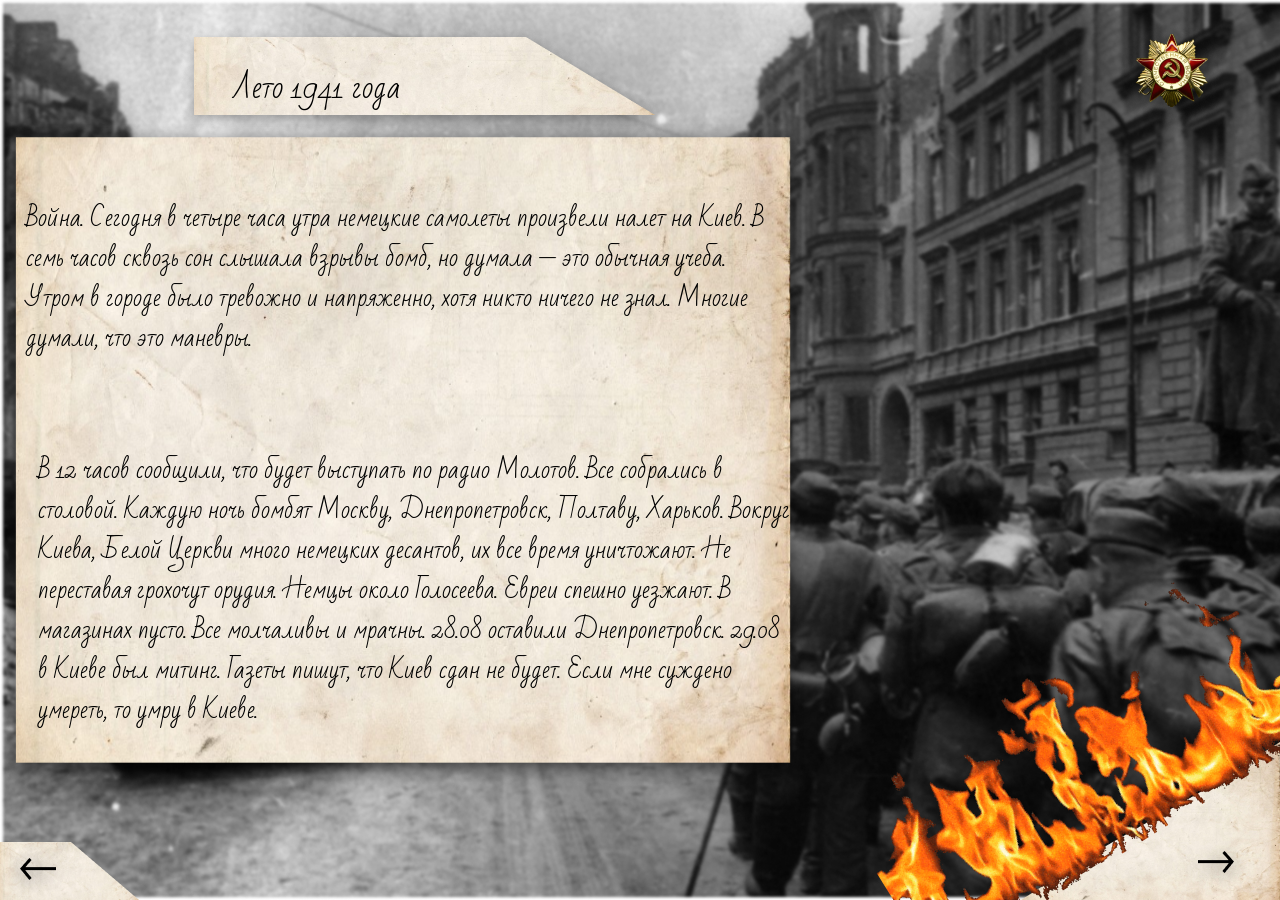
==== index.html @ d425095c "rename" ====
<!DOCTYPE html>
<html lang="en">
<head>
    <meta charset="UTF-8">
    <link rel="stylesheet" href="style.css">
    <meta http-equiv="X-UA-Compatible" content="IE=edge">
  <meta name="viewport" content="width=device-width, initial-scale=1.0">
    <link rel="preconnect" href="https://fonts.gstatic.com">
<link href="https://fonts.googleapis.com/css2?family=Bad+Script&display=swap" rel="stylesheet">
    <title>Summer</title>
</head>
<body>
    <div class="page3">
        <div class="Data11">
        <img class="pic1" src="img/image 4.png">
    </div>
<div class="Data">
    Лето 1941 года
</div>

<div class="logotip">
<img class="logo1" src="img/logo.png">
</div>
<div class="list_summer">
    <img class="pic2" src="img/old paper.png">

<div class="texxt1">
    Война. Сегодня в четыре часа утра немецкие самолеты произвели налет на Киев. В семь часов сквозь сон слышала взрывы бомб, но думала — это обычная учеба. Утром в городе было тревожно и напряженно, хотя никто ничего не знал. Многие думали, что это маневры. 
</div>


<div class="texxt2">
    В 12 часов сообщили, что будет выступать по радио Молотов. Все собрались в столовой. Каждую ночь бомбят Москву, Днепропетровск, Полтаву, Харьков. Вокруг Киева, Белой Церкви много немецких десантов, их все время уничтожают. Не переставая грохочут орудия. Немцы около Голосеева.  Евреи спешно уезжают. В магазинах пусто. Все молчаливы и мрачны. 28.08 оставили Днепропетровск. 29.08 в Киеве был митинг. Газеты пишут, что Киев сдан не будет. Если мне суждено умереть, то умру в Киеве.
</div>
</div>

<div class="back">
        <img class="backfon" src="img/image 8.png" alt="">
        <a href="#">
            <img class="arrowback" src="img/Arrow back.png" alt="">
        </a>
</div>

<div class="forward">
    <a href="#">
        <img class="arrowforward" src="img/Arrow forward.png" alt="">
    </a>
    
<img class="" src="img/image 5 (2).png">

    </div>
    
  



</div>
</body>
</html>
---- style.css ----
/*obnul*/

*
{
padding: 0;
margin: 0;
border: 0;
}
*,*:before,*:after{
-moz-box-sizing: border-box;
-webkit-box-sizing: border-box;
box-sizing: border-box;
}
:focus,:active{outline:thistle;}
a:focus,a:active{outline: white;}

nav,footer,header,aside{display: block;}

html,body{
height: 100%;
width: 100%;
font-size: 100%;
line-height: 1;
font-size: 14px;
-ms-text-size-adjust: 100%;
-moz-text-size-adjust: 100%;
-webkit-text-size-adjust: 100%;
}
input,button,textarea{font-family:inherit;}

input::-ms-clear{display: none;}
button{cursor: pointer;}
button::-moz-focus-inner {padding:0;border:0;}
a, a:visited{text-decoration: none;}
a:hover{text-decoration: none;}
ul li{list-style: none;}
img{vertical-align: top;}
ul li{
margin:0;
padding:0;
display:block;}

body{
  color: #000000;
}

  
  /*главная*/ 
.page1 
 {
        background-image: url('img/фото\ солдаты\ главная.jpg');
         background-repeat: no-repeat;
         background-size: cover;
         min-height: 100vh;
      } 


.container{
    width: 1230px;
    margin: 0 auto;
}
header{
    display: flex;
justify-content: center;
align-items: center ;
}
.aa{
    color: #000000;
}
.aa:hover{
    color:#86280b;
    text-decoration:underline;
    }
.En:hover {
        -webkit-transform: scale(1.2);
        -ms-transform: scale(1.2);
        transform: scale(1.2);
     
        }

.Bel:hover {
            -webkit-transform: scale(1.2);
            -ms-transform: scale(1.2);
            transform: scale(1.2);
         
            }
.share:hover {
                -webkit-transform: scale(1.2);
                -ms-transform: scale(1.2);
                transform: scale(1.2);
             
                }

.imge:hover {
    -webkit-transform: scale(1.2);
    -ms-transform: scale(1.2);
    transform: scale(1.2);
  }

.menu-list {
display: flex;
font-family: 'Cormorant SC';
text-shadow: 2px 2px 8px;
font-weight: 500;
font-size: 24px;
line-height: 27px;
letter-spacing: 0.06em;

}
.menu-list_item{
text-decoration: none;
margin-right: 40px;
}
.numbers{
    display: flex;
    justify-content: center;
    text-align: center;
    padding-top: 20vh;
    animation-name: flicker;
}
.nextbutton {

    text-align: center;
   padding-top: 10vh;
    
    }
    .img1 {
      -webkit-transition: all 1s ease;
      -moz-transition: all 1s ease;
      -o-transition: all 1s ease;
      -ms-transition: all 1s ease;
      transition: all 1s ease;}
      
      .img1:hover {
      -webkit-filter: contrast(210%);}
      


    
    /*О сайте*/  

.page2{
        color: black;
        
            background-image: url('img/Group 17.png');
             background-repeat: no-repeat;
             background-size: cover;
             min-height: 100vh;
             overflow: hidden;
           
            
  } 
    
 .years{
          display: flex;
	flex-direction: column;
	align-items: center;
	justify-content: center;
}
.years {
	background-image: url('img/image024-10.gif');
  background-size:contain ;
	color: transparent;
	-moz-background-clip: text;
	-webkit-background-clip: text;
	text-transform: uppercase;
	font-size: 145px;
  font-weight: 10000;
	line-height: .75;
	margin: 10px 0;
}

.container{
  display: flex;
  flex-direction: column;
        width: 1230px;
        margin: 0 auto;
    }
.header{
      display: flex;
    }
    
    
    .menu-list_itemactive { 
      font-size: 26px;
      padding-right: 40px;
      text-decoration: underline;

  }
  .menu-list_itemactive a {
    color:#4d1200;
    font-style: bold;
  }
  .list2{
        display: flex;
flex-direction: column;

    }
 
.book{
      display: flex;
      justify-content: center;
      position: relative;
         
    }
   

   
.text1{
      position: absolute;
     left: 51%;
      right: 27%;
      top: 3%;
      font-weight: 500;
     font-style: normal;
     Line-height:34,99px;
     Letter-spacing:3.5%;
     font-family: 'Bad Script'; 
   Line-height:23px;
     font-Size: 16px;
     animation-duration: 4s;
     animation-name: fadeIn;
     

    } .imga1{
      margin-top: -150px;
      margin-left: 550px;
      width: 220px;
      height: 170px;
      position: absolute;

    }
    .imga2{
      margin-top: -135px;
      margin-left: 750px;
      width: 200px;
      height: 170px;
      position: absolute;

    }
    @keyframes fadeIn{
        0% {opacity:0;}
        100% {opacity:1;}
      }

    .text2{
      position: absolute;
      left: 51%;
      right: 27%;
      top: 27%;
      font-weight: 500;
      font-style: normal;
 
      Line-height:34,99px;
      Letter-spacing:3.5%;
      font-family: 'Bad Script'; 
   Line-height:23px;
     font-Size: 16px;
      text-align: center; 
      animation-duration: 4s;
      animation-name: fadeIn;
      
    }
    @keyframes fadeIn{
        0% {opacity:0;}
        100% {opacity:1;}
      }
    .text3{
      position: absolute;
      justify-content: center;
      left: 53%;
      right: 27%;
      top: 47%;
      font-weight: 500;
      font-style: normal;
 
      Line-height:24px;
      Letter-spacing:3.5%;
      font-family: 'Bad Script'; 
      
      font-Size: 16px;
      animation-duration: 4s;
      animation-name: fadeIn;
    }
    @keyframes fadeIn{
        0% {opacity:0;}
        100% {opacity:1;}
      }
    
    .text4{

        position:absolute;
       left: 30%;
       top: 48%;
       right: 58%;
       
     
        
        font-weight: 500;
        font-style: normal;
   
     
        Letter-spacing:3.5%;
        font-family: 'Bad Script'; 
        Line-height:22px;
        font-Size: 18px;
        color: #000000;

transform: rotate(-16.28deg);
        animation-duration: 4s;
        animation-name: fadeIn;  
    }
    @keyframes fadeIn{
        0% {opacity:0;}
        100% {opacity:1;}
      }

      .imga{
        
        width: 50%;
        height: 50%;
        margin-top: -4%;
         }





/*adapt*/


      @media only screen and (max-device-width:1920px)
      {
        .container{
          width: 65vw;
          margin: 0 auto;
      }
      .menu-list {
        text-shadow: 0.10vw 0.10vw 0.42vw;
        font-weight: 78.13vw;
        font-size: 1.56vw;
        line-height: 1.56vw;
        letter-spacing: 0.06em;
        }
      
      .imge {
        width: 9vw;
        height: 9vw;
      }
   
      .En {
        width:2vw;
        height: 2vw;
      }

      .Bel {
        width: 2vw;
        height: 2vw;
      }

      .share {
        width: 2vw;
        height: 2vw;
      }
  
      .img1{
        width: 9vw;
        height: 8.95vw;
      }
      }




      @media only screen and (max-device-width:1680px)
      {
        .container{
          width: 76.17vw;
          margin: 0 auto;
      }
      .menu-list {
        text-shadow: 0.10vw 0.10vw 0.42vw;
        font-weight: 78.13vw;
        font-size: 1.56vw;
        line-height: 1.56vw;
        letter-spacing: 0.06em;
  
        }
      
      .imge {
        width: 9vw;
        height: 9vw;
      }
   
      .En {
        width:2vw;
        height: 2vw;
      }

      .Bel {
        width: 2vw;
        height: 2vw;
      }

      .share {
        width: 2vw;
        height: 2vw;
      }
  
      .img1{
        width: 9.82vw;
        height: 9.23vw;
      }

      }



       @media only screen and (max-device-width:1600px)
      {
        .container{
          width: 77.33vw;
          margin: 0 auto;
      }
      .menu-list {
        text-shadow: 0.10vw 0.10vw 0.42vw;
        font-weight: 78.13vw;
        font-size: 1.56vw;
        line-height: 1.56vw;
        letter-spacing: 0.06em;
        }
      
      .imge {
        width: 9vw;
        height: 9vw;
      }
   
      .En {
        width:2vw;
        height: 2vw;
      }

      .Bel {
        width: 2vw;
        height: 2vw;
      }

      .share {
        width: 2vw;
        height: 2vw;
      }
      
      .img1{
        width: 10.31vw;
        height: 9.69vw;
      }
    
      }





      @media only screen and (max-device-width:1440px)
      {
        .container{
          width: 90.57vw;
          margin: 0 auto;
      }
      .menu-list {
        text-shadow: 0.10vw 0.10vw 0.42vw;
        font-weight: 78.13vw;
        font-size: 1.56vw;
        line-height: 1.56vw;
        letter-spacing: 0.06em;
  
        }
      
      .imge {
        width: 9vw;
        height: 9vw;
      }
   
      .En {
        width:2vw;
        height: 2vw;
      }

      .Bel {
        width: 2vw;
        height: 2vw;
      }

      .share {
        width: 2vw;
        height: 2vw;
      }
  
      .img1{
        width: 11.46vw;
        height: 10.76vw;
      }

      }






      @media only screen and (max-device-width:1400px)
      {
        .container{
          width: 90.21vw;
          margin: 0 auto;
      }
      .menu-list {
        text-shadow: 0.10vw 0.10vw 0.42vw;
        font-weight: 78.13vw;
        font-size: 1.56vw;
        line-height: 1.56vw;
        letter-spacing: 0.06em;
  
        }
      
      .imge {
        width: 9vw;
        height: 9vw;
      }
   
      .En {
        width:2vw;
        height: 2vw;
      }

      .Bel {
        width: 2vw;
        height: 2vw;
      }

      .share {
        width: 2vw;
        height: 2vw;
      }
  
      .img1{
        width: 11.79vw;
        height: 11.07vw;
      }

      }



      @media only screen and (max-device-width:1280px)
      {
        .container{
          width: 96.14vw;
          margin: 0 auto;
      }
      .menu-list {
        text-shadow: 0.10vw 0.10vw 0.42vw;
        font-weight: 78.13vw;
        font-size: 1.56vw;
        line-height: 1.56vw;
        letter-spacing: 0.06em;
  
        }
      
      .imge {
        width: 9vw;
        height: 9vw;
      }
   
      .En {
        width:2vw;
        height: 2vw;
      }

      .Bel {
        width: 2vw;
        height: 2vw;
      }

      .share {
        width: 2vw;
        height: 2vw;
      }
  
      .img1{
        width: 12.89vw;
        height: 12.11vw
      }

      }




      @media only screen and (max-device-width:1152px)
      {
        .container{
          width: 105vw;
          margin: 0 auto;
      }
      .menu-list {
        text-shadow: 0.10vw 0.10vw 0.42vw;
        font-weight: 78.13vw;
        font-size: 1.56vw;
        line-height: 1.56vw;
        letter-spacing: 0.06em;
  
        }
      
      .imge {
        width: 9vw;
        height: 9vw;
      }
   
      .En {
        width:2vw;
        height: 2vw;
      }

      .Bel {
        width: 2vw;
        height: 2vw;
      }

      .share {
        width: 2vw;
        height: 2vw;
      }
  
      .img1{
        width: 14.32vw;
        height: 13.45vw
      }

      }


      @media only screen and (max-device-width:1024px)
      {
        .container{
          width: 100.18vw;
          margin: 0 auto;
      }
      .menu-list {
        text-shadow: 0.10vw 0.10vw 0.42vw;
        font-weight: 78.13vw;
        font-size: 1.56vw;
        line-height: 1.56vw;
        letter-spacing: 0.06em;
  
        }
      
      .imge {
        width: 9vw;
        height: 9vw;
      }
   
      .En {
        width:2vw;
        height: 2vw;
      }

      .Bel {
        width: 2vw;
        height: 2vw;
      }

      .share {
        width: 2vw;
        height: 2vw;
      }
  
      .img1{
        width: 16.11vw;
        height: 15.14vw;
      }

      }




  /*leto41*/    

  .page3{
    background-image: url(img/imagefon.png);
    background-repeat: no-repeat;
    background-size: cover;
    height: 100vh;
 position: relative;
    overflow: hidden;
  }
 
/*фон лето1941*/
.pic1{
   position: relative;
   padding-top: 2%;
   padding-left: 14%;
}

/*текст лето 1941*/
.Data{
    position: absolute;
top: 7%;
   left: 18%;
    Font-family:'Bad Script';
    Font-style: Regular;
    Font-size:30px;
    Line-height: 49px;
    Letter-spacing: 3.5%;
}

/*Лого*/
.logo1{
  position: absolute;
  left: 87%;
  top: 2%;;
}

/*фон основной текст */
.pic2{
 position: absolute;
 margin-top: -1%;
 height: 74%;
 width: 63%;
}


/*основной текст*/
.texxt1{
position: absolute;
Font-family:'Bad Script';
Font-style: Regular;
Font-size: 24px;
Line-height: 40px;
Letter-spacing: 3.5%;
top: 22%;
left: 2%;
Width:58%;
Height: 26%;
}

/*2й абзац осн текста */
.texxt2{
position: absolute;
Font-family:'Bad Script';
Font-style: Regular;
Font-size: 24px;
Line-height: 40px;
Letter-spacing: 3.5%;
top: 50%;
left: 3%;
Width:59%;
height: 25%;
}

.arrowforward{
  position: absolute;
  bottom: 2%;
 right: 10%;
}

.forward{
  position: absolute;
  right: 0;
  bottom: 0;
}


/*назад*/
.back{
  position: absolute;
  bottom: 0;
  left: 0;
}
/*фон назад*/
.backfon{
  position: relative;

}
/*стрелка назад*/
.arrowback{
  position: absolute;
  left: 0%;
}
/*фон вперёд*/
.forwardfon{
  position: relative;
}
/*стрелка вперед*/

.forward::before{
content: url('img/giphy-downsized.gif');
position: absolute;
width:15%  ;
height: 5%;
top: -8%;
left: -88%;
transform: rotate(-31.87deg);
}



/*position: absolute;
width:35%  ;
height: 30%;
top: 61.5%;
left: 69%;
background: url(giphy-downsized.png);
transform: rotate(-31.87deg);*/
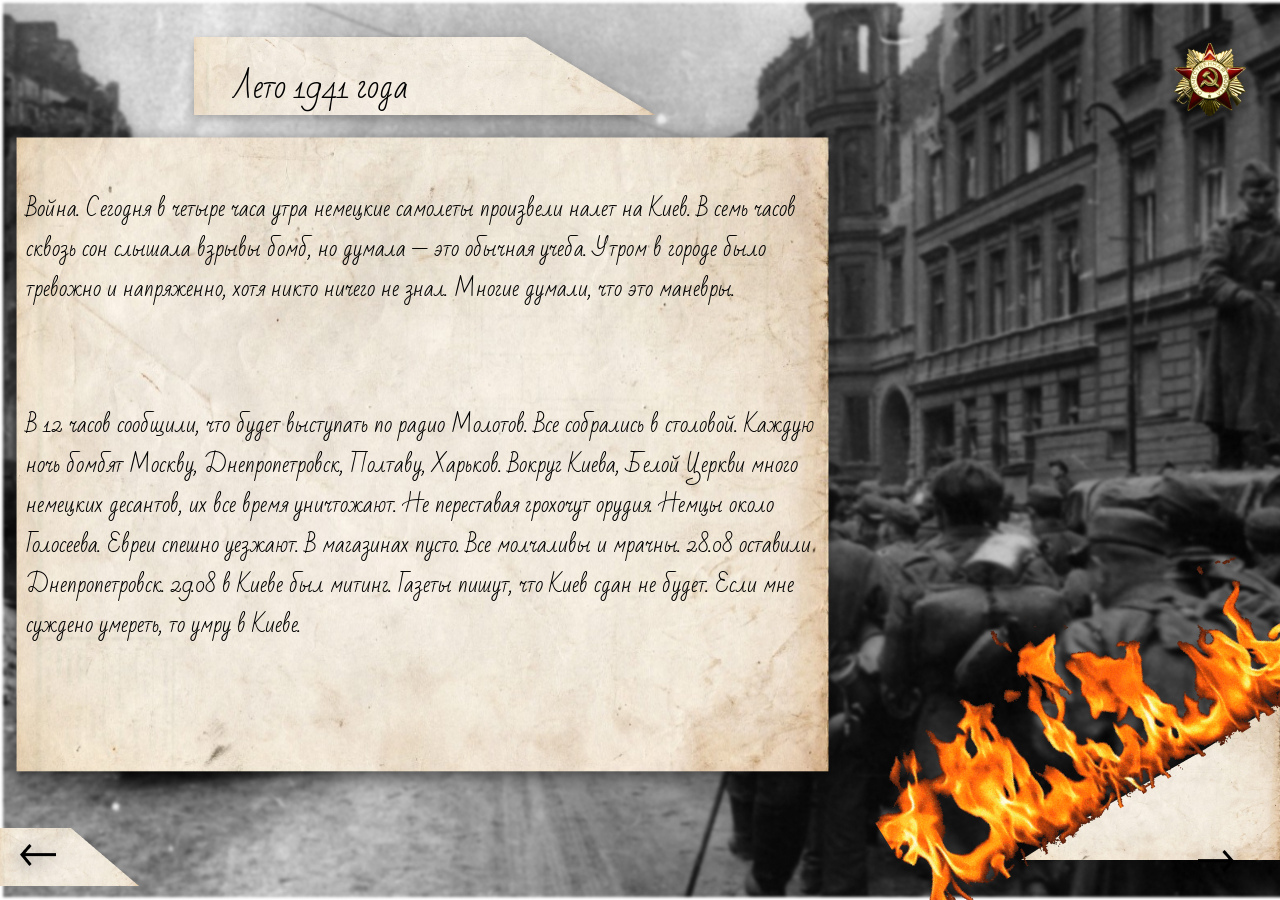
==== commit 7e2917be: "committ" ====
--- a/index.html
+++ b/index.html
@@ -2,9 +2,9 @@
 <html lang="en">
 <head>
     <meta charset="UTF-8">
+    <meta http-equiv="X-UA-Compatible" content="IE=edge">
+    <meta name="viewport" content="width=device-width, initial-scale=1.0">
     <link rel="stylesheet" href="style.css">
-    <meta http-equiv="X-UA-Compatible" content="IE=edge">
-  <meta name="viewport" content="width=device-width, initial-scale=1.0">
     <link rel="preconnect" href="https://fonts.gstatic.com">
 <link href="https://fonts.googleapis.com/css2?family=Bad+Script&display=swap" rel="stylesheet">
     <title>Summer</title>
--- a/style.css
+++ b/style.css
@@ -43,647 +43,6 @@
 body{
   color: #000000;
 }
-
-  
-  /*главная*/ 
-.page1 
- {
-        background-image: url('img/фото\ солдаты\ главная.jpg');
-         background-repeat: no-repeat;
-         background-size: cover;
-         min-height: 100vh;
-      } 
-
-
-.container{
-    width: 1230px;
-    margin: 0 auto;
-}
-header{
-    display: flex;
-justify-content: center;
-align-items: center ;
-}
-.aa{
-    color: #000000;
-}
-.aa:hover{
-    color:#86280b;
-    text-decoration:underline;
-    }
-.En:hover {
-        -webkit-transform: scale(1.2);
-        -ms-transform: scale(1.2);
-        transform: scale(1.2);
-     
-        }
-
-.Bel:hover {
-            -webkit-transform: scale(1.2);
-            -ms-transform: scale(1.2);
-            transform: scale(1.2);
-         
-            }
-.share:hover {
-                -webkit-transform: scale(1.2);
-                -ms-transform: scale(1.2);
-                transform: scale(1.2);
-             
-                }
-
-.imge:hover {
-    -webkit-transform: scale(1.2);
-    -ms-transform: scale(1.2);
-    transform: scale(1.2);
-  }
-
-.menu-list {
-display: flex;
-font-family: 'Cormorant SC';
-text-shadow: 2px 2px 8px;
-font-weight: 500;
-font-size: 24px;
-line-height: 27px;
-letter-spacing: 0.06em;
-
-}
-.menu-list_item{
-text-decoration: none;
-margin-right: 40px;
-}
-.numbers{
-    display: flex;
-    justify-content: center;
-    text-align: center;
-    padding-top: 20vh;
-    animation-name: flicker;
-}
-.nextbutton {
-
-    text-align: center;
-   padding-top: 10vh;
-    
-    }
-    .img1 {
-      -webkit-transition: all 1s ease;
-      -moz-transition: all 1s ease;
-      -o-transition: all 1s ease;
-      -ms-transition: all 1s ease;
-      transition: all 1s ease;}
-      
-      .img1:hover {
-      -webkit-filter: contrast(210%);}
-      
-
-
-    
-    /*О сайте*/  
-
-.page2{
-        color: black;
-        
-            background-image: url('img/Group 17.png');
-             background-repeat: no-repeat;
-             background-size: cover;
-             min-height: 100vh;
-             overflow: hidden;
-           
-            
-  } 
-    
- .years{
-          display: flex;
-	flex-direction: column;
-	align-items: center;
-	justify-content: center;
-}
-.years {
-	background-image: url('img/image024-10.gif');
-  background-size:contain ;
-	color: transparent;
-	-moz-background-clip: text;
-	-webkit-background-clip: text;
-	text-transform: uppercase;
-	font-size: 145px;
-  font-weight: 10000;
-	line-height: .75;
-	margin: 10px 0;
-}
-
-.container{
-  display: flex;
-  flex-direction: column;
-        width: 1230px;
-        margin: 0 auto;
-    }
-.header{
-      display: flex;
-    }
-    
-    
-    .menu-list_itemactive { 
-      font-size: 26px;
-      padding-right: 40px;
-      text-decoration: underline;
-
-  }
-  .menu-list_itemactive a {
-    color:#4d1200;
-    font-style: bold;
-  }
-  .list2{
-        display: flex;
-flex-direction: column;
-
-    }
- 
-.book{
-      display: flex;
-      justify-content: center;
-      position: relative;
-         
-    }
-   
-
-   
-.text1{
-      position: absolute;
-     left: 51%;
-      right: 27%;
-      top: 3%;
-      font-weight: 500;
-     font-style: normal;
-     Line-height:34,99px;
-     Letter-spacing:3.5%;
-     font-family: 'Bad Script'; 
-   Line-height:23px;
-     font-Size: 16px;
-     animation-duration: 4s;
-     animation-name: fadeIn;
-     
-
-    } .imga1{
-      margin-top: -150px;
-      margin-left: 550px;
-      width: 220px;
-      height: 170px;
-      position: absolute;
-
-    }
-    .imga2{
-      margin-top: -135px;
-      margin-left: 750px;
-      width: 200px;
-      height: 170px;
-      position: absolute;
-
-    }
-    @keyframes fadeIn{
-        0% {opacity:0;}
-        100% {opacity:1;}
-      }
-
-    .text2{
-      position: absolute;
-      left: 51%;
-      right: 27%;
-      top: 27%;
-      font-weight: 500;
-      font-style: normal;
- 
-      Line-height:34,99px;
-      Letter-spacing:3.5%;
-      font-family: 'Bad Script'; 
-   Line-height:23px;
-     font-Size: 16px;
-      text-align: center; 
-      animation-duration: 4s;
-      animation-name: fadeIn;
-      
-    }
-    @keyframes fadeIn{
-        0% {opacity:0;}
-        100% {opacity:1;}
-      }
-    .text3{
-      position: absolute;
-      justify-content: center;
-      left: 53%;
-      right: 27%;
-      top: 47%;
-      font-weight: 500;
-      font-style: normal;
- 
-      Line-height:24px;
-      Letter-spacing:3.5%;
-      font-family: 'Bad Script'; 
-      
-      font-Size: 16px;
-      animation-duration: 4s;
-      animation-name: fadeIn;
-    }
-    @keyframes fadeIn{
-        0% {opacity:0;}
-        100% {opacity:1;}
-      }
-    
-    .text4{
-
-        position:absolute;
-       left: 30%;
-       top: 48%;
-       right: 58%;
-       
-     
-        
-        font-weight: 500;
-        font-style: normal;
-   
-     
-        Letter-spacing:3.5%;
-        font-family: 'Bad Script'; 
-        Line-height:22px;
-        font-Size: 18px;
-        color: #000000;
-
-transform: rotate(-16.28deg);
-        animation-duration: 4s;
-        animation-name: fadeIn;  
-    }
-    @keyframes fadeIn{
-        0% {opacity:0;}
-        100% {opacity:1;}
-      }
-
-      .imga{
-        
-        width: 50%;
-        height: 50%;
-        margin-top: -4%;
-         }
-
-
-
-
-
-/*adapt*/
-
-
-      @media only screen and (max-device-width:1920px)
-      {
-        .container{
-          width: 65vw;
-          margin: 0 auto;
-      }
-      .menu-list {
-        text-shadow: 0.10vw 0.10vw 0.42vw;
-        font-weight: 78.13vw;
-        font-size: 1.56vw;
-        line-height: 1.56vw;
-        letter-spacing: 0.06em;
-        }
-      
-      .imge {
-        width: 9vw;
-        height: 9vw;
-      }
-   
-      .En {
-        width:2vw;
-        height: 2vw;
-      }
-
-      .Bel {
-        width: 2vw;
-        height: 2vw;
-      }
-
-      .share {
-        width: 2vw;
-        height: 2vw;
-      }
-  
-      .img1{
-        width: 9vw;
-        height: 8.95vw;
-      }
-      }
-
-
-
-
-      @media only screen and (max-device-width:1680px)
-      {
-        .container{
-          width: 76.17vw;
-          margin: 0 auto;
-      }
-      .menu-list {
-        text-shadow: 0.10vw 0.10vw 0.42vw;
-        font-weight: 78.13vw;
-        font-size: 1.56vw;
-        line-height: 1.56vw;
-        letter-spacing: 0.06em;
-  
-        }
-      
-      .imge {
-        width: 9vw;
-        height: 9vw;
-      }
-   
-      .En {
-        width:2vw;
-        height: 2vw;
-      }
-
-      .Bel {
-        width: 2vw;
-        height: 2vw;
-      }
-
-      .share {
-        width: 2vw;
-        height: 2vw;
-      }
-  
-      .img1{
-        width: 9.82vw;
-        height: 9.23vw;
-      }
-
-      }
-
-
-
-       @media only screen and (max-device-width:1600px)
-      {
-        .container{
-          width: 77.33vw;
-          margin: 0 auto;
-      }
-      .menu-list {
-        text-shadow: 0.10vw 0.10vw 0.42vw;
-        font-weight: 78.13vw;
-        font-size: 1.56vw;
-        line-height: 1.56vw;
-        letter-spacing: 0.06em;
-        }
-      
-      .imge {
-        width: 9vw;
-        height: 9vw;
-      }
-   
-      .En {
-        width:2vw;
-        height: 2vw;
-      }
-
-      .Bel {
-        width: 2vw;
-        height: 2vw;
-      }
-
-      .share {
-        width: 2vw;
-        height: 2vw;
-      }
-      
-      .img1{
-        width: 10.31vw;
-        height: 9.69vw;
-      }
-    
-      }
-
-
-
-
-
-      @media only screen and (max-device-width:1440px)
-      {
-        .container{
-          width: 90.57vw;
-          margin: 0 auto;
-      }
-      .menu-list {
-        text-shadow: 0.10vw 0.10vw 0.42vw;
-        font-weight: 78.13vw;
-        font-size: 1.56vw;
-        line-height: 1.56vw;
-        letter-spacing: 0.06em;
-  
-        }
-      
-      .imge {
-        width: 9vw;
-        height: 9vw;
-      }
-   
-      .En {
-        width:2vw;
-        height: 2vw;
-      }
-
-      .Bel {
-        width: 2vw;
-        height: 2vw;
-      }
-
-      .share {
-        width: 2vw;
-        height: 2vw;
-      }
-  
-      .img1{
-        width: 11.46vw;
-        height: 10.76vw;
-      }
-
-      }
-
-
-
-
-
-
-      @media only screen and (max-device-width:1400px)
-      {
-        .container{
-          width: 90.21vw;
-          margin: 0 auto;
-      }
-      .menu-list {
-        text-shadow: 0.10vw 0.10vw 0.42vw;
-        font-weight: 78.13vw;
-        font-size: 1.56vw;
-        line-height: 1.56vw;
-        letter-spacing: 0.06em;
-  
-        }
-      
-      .imge {
-        width: 9vw;
-        height: 9vw;
-      }
-   
-      .En {
-        width:2vw;
-        height: 2vw;
-      }
-
-      .Bel {
-        width: 2vw;
-        height: 2vw;
-      }
-
-      .share {
-        width: 2vw;
-        height: 2vw;
-      }
-  
-      .img1{
-        width: 11.79vw;
-        height: 11.07vw;
-      }
-
-      }
-
-
-
-      @media only screen and (max-device-width:1280px)
-      {
-        .container{
-          width: 96.14vw;
-          margin: 0 auto;
-      }
-      .menu-list {
-        text-shadow: 0.10vw 0.10vw 0.42vw;
-        font-weight: 78.13vw;
-        font-size: 1.56vw;
-        line-height: 1.56vw;
-        letter-spacing: 0.06em;
-  
-        }
-      
-      .imge {
-        width: 9vw;
-        height: 9vw;
-      }
-   
-      .En {
-        width:2vw;
-        height: 2vw;
-      }
-
-      .Bel {
-        width: 2vw;
-        height: 2vw;
-      }
-
-      .share {
-        width: 2vw;
-        height: 2vw;
-      }
-  
-      .img1{
-        width: 12.89vw;
-        height: 12.11vw
-      }
-
-      }
-
-
-
-
-      @media only screen and (max-device-width:1152px)
-      {
-        .container{
-          width: 105vw;
-          margin: 0 auto;
-      }
-      .menu-list {
-        text-shadow: 0.10vw 0.10vw 0.42vw;
-        font-weight: 78.13vw;
-        font-size: 1.56vw;
-        line-height: 1.56vw;
-        letter-spacing: 0.06em;
-  
-        }
-      
-      .imge {
-        width: 9vw;
-        height: 9vw;
-      }
-   
-      .En {
-        width:2vw;
-        height: 2vw;
-      }
-
-      .Bel {
-        width: 2vw;
-        height: 2vw;
-      }
-
-      .share {
-        width: 2vw;
-        height: 2vw;
-      }
-  
-      .img1{
-        width: 14.32vw;
-        height: 13.45vw
-      }
-
-      }
-
-
-      @media only screen and (max-device-width:1024px)
-      {
-        .container{
-          width: 100.18vw;
-          margin: 0 auto;
-      }
-      .menu-list {
-        text-shadow: 0.10vw 0.10vw 0.42vw;
-        font-weight: 78.13vw;
-        font-size: 1.56vw;
-        line-height: 1.56vw;
-        letter-spacing: 0.06em;
-  
-        }
-      
-      .imge {
-        width: 9vw;
-        height: 9vw;
-      }
-   
-      .En {
-        width:2vw;
-        height: 2vw;
-      }
-
-      .Bel {
-        width: 2vw;
-        height: 2vw;
-      }
-
-      .share {
-        width: 2vw;
-        height: 2vw;
-      }
-  
-      .img1{
-        width: 16.11vw;
-        height: 15.14vw;
-      }
-
-      }
-
-
-
 
   /*leto41*/    
 
@@ -726,8 +85,8 @@
 .pic2{
  position: absolute;
  margin-top: -1%;
- height: 74%;
- width: 63%;
+ height: 73%;
+ width: 65%;
 }
 
 
@@ -754,17 +113,18 @@
 Line-height: 40px;
 Letter-spacing: 3.5%;
 top: 50%;
-left: 3%;
+left: 2%;
 Width:59%;
 height: 25%;
 }
-
+/*стрелка вперёд*/
 .arrowforward{
   position: absolute;
   bottom: 2%;
  right: 10%;
 }
 
+/*блок вперёд*/
 .forward{
   position: absolute;
   right: 0;
@@ -772,26 +132,30 @@
 }
 
 
-/*назад*/
+/* блок назад*/
 .back{
   position: absolute;
   bottom: 0;
   left: 0;
 }
+
 /*фон назад*/
 .backfon{
   position: relative;
 
 }
+
 /*стрелка назад*/
 .arrowback{
   position: absolute;
   left: 0%;
 }
+
 /*фон вперёд*/
 .forwardfon{
   position: relative;
 }
+
 /*стрелка вперед*/
 
 .forward::before{
@@ -806,10 +170,480 @@
 
 
 
-/*position: absolute;
-width:35%  ;
-height: 30%;
-top: 61.5%;
-left: 69%;
-background: url(giphy-downsized.png);
-transform: rotate(-31.87deg);*/
+
+
+
+
+
+
+
+
+/*adapt*/
+
+
+@media only screen and (max-width : 1824px) {
+  .pic1{
+    position: relative;
+    padding-top: 2%;
+    padding-left: 14%;
+ }
+.Data {
+ position: absolute;
+top: 7%;
+   left: 18%;
+    Font-size:35px;
+    Line-height: 49px;
+    Letter-spacing: 3.5%;}
+
+.pic2{
+  position: absolute;
+  margin-top: -1%;
+  height: 75%;
+  width: 65%;
+     }
+ 
+        /*основной текст*/
+.texxt1{
+     position: absolute;
+     Font-size: 26px;
+     top: 20%;
+     left: 2%;
+     Width:60%;
+     }
+     
+     /*2й абзац осн текста */
+.texxt2{
+     position: absolute;
+     Font-size: 26px;
+     top: 50%;
+     left: 2%;
+     Width:60%;
+     }
+.logo1{
+      position: absolute;
+      left: 90%;
+      top: 3%;;
+    }
+    
+.arrowforward{
+  position: absolute;
+  bottom: 2%;
+ right: 10%;
+}
+
+.forward{
+  position: absolute;
+  height: 22%;
+  right: 0;
+  bottom: 0;
+}
+
+.back{
+  position: absolute;
+  height: 8%;
+  bottom: 0;
+  left: 0;
+}
+
+      
+.forward::before{
+  content: url('img/giphy-downsized.gif');
+  position: absolute;
+
+  width:10%  ;
+  top: -8%;
+  left: -88%;
+  
+  }
+
+
+}
+
+
+@media only screen and (max-width : 1440px)
+ {
+  .pic1{
+    position: relative;
+    padding-top: 2%;
+    padding-left: 14%;
+ }
+.Data {
+ position: absolute;
+top: 7%;
+   left: 18%;
+    Font-size:32px;
+    Letter-spacing: 3.5%;}
+
+.pic2{
+  position: absolute;
+  margin-top: -1%;
+  height: 75%;
+  width: 66%;
+     }
+ 
+        /*основной текст*/
+.texxt1{
+     position: absolute;
+     Font-size: 22px;
+     top: 21%;
+     left: 2%;
+     Width:62%;
+     }
+     
+     /*2й абзац осн текста */
+.texxt2{
+     position: absolute;
+     Font-size: 22px;
+     top: 45%;
+     left: 2%;
+     Width:62%;
+     }
+.logo1{
+      position: absolute;
+      left: 90%;
+      top: 3%;;
+    }
+    
+.arrowforward{
+  position: absolute;
+  bottom: 2%;
+ right: 10%;
+}
+
+.forward{
+  position: absolute;
+  height: 22%;
+  right: 0;
+  bottom: 0;
+}
+
+.back{
+  position: absolute;
+  height: 8%;
+  bottom: 0;
+  left: 0;
+}
+
+      
+.forward::before{
+  content: url('img/giphy-downsized.gif');
+  position: absolute;
+height: 1%;
+  width:10%  ;
+  top: -8%;
+  left: -88%;
+  
+  }
+
+
+
+}
+
+
+
+
+@media only screen and (max-device-width : 1024px) 
+{
+  .pic1{
+    position: relative;
+    padding-top: 2%;
+    padding-left: 12%;
+    height: 50%;
+    width: 50%;
+ }
+.Data {
+ position: absolute;
+top: 4%;
+   left: 15%;
+    Font-size:28px;
+    
+    Letter-spacing: 3.5%;}
+
+.pic2{
+  position: absolute;
+  margin-top: -1%;
+  height: 78%;
+  width: 65%;
+     }
+ 
+.texxt1{
+     position: absolute;
+     Font-size: 18px;
+     top: 19%;
+     left: 2%;
+     Width:61%;
+     }
+     
+.texxt2{
+     position: absolute;
+     Font-size: 18px;
+     top: 43%;
+     left: 2%;
+     Width:61%;
+     }
+
+.logo1{
+      position: absolute;
+      left: 88%;
+      top: 3%;;
+    }
+
+.arrowforward{
+  position: absolute;
+  bottom: 2%;
+ right: 10%;
+}
+
+.forward{
+  position: absolute;
+  height: 15%;
+  right: 0;
+  bottom: 0;
+}
+
+.back{
+  position: absolute;
+  
+  bottom: 0;
+  left: 0;
+}
+
+      
+.forward::before{
+  content: url('img/giphy-downsized.gif');
+  position: absolute;
+
+  top: -8%;
+  left: -88%;
+  
+  }
+
+}
+
+
+
+@media only screen and (max-device-width : 800px)
+ {
+  .pic1{
+    position: relative;
+    padding-top: 2%;
+    padding-left: 12%;
+    height: 33%;
+    width: 50%;
+ }
+.Data {
+ position: absolute;
+top: 3%;
+   left: 15%;
+    Font-size:20px;
+
+    Letter-spacing: 3.5%;}
+
+.pic2{
+  position: absolute;
+  margin-top: -1%;
+  height: 82%;
+  width: 65%;
+     }
+ 
+.texxt1{
+     position: absolute;
+     Font-size: 16px;
+      Letter-spacing: 3.5%;
+     top: 12%;
+     left: 2%;
+     Width:61%;
+     }
+     
+.texxt2{
+     position: absolute;
+     Font-size: 16px;
+     Letter-spacing: 3.5%;
+     top: 38%;
+     left: 2%;
+     Width:61%;
+     }
+
+.logo1{
+      position: absolute;
+      left: 83%;
+      top: 1%;;
+    }
+
+.arrowforward{
+  position: absolute;
+  bottom: 2%;
+ right: 10%;
+}
+
+.forward{
+  position: absolute;
+  height: 22%;
+  right: 0;
+  bottom: 0;
+}
+
+.back{
+  position: absolute;
+  height: 8%;
+  bottom: 0;
+  left: 0;
+}
+
+      
+
+}
+
+
+
+
+@media only screen and (max-device-width : 660px)
+ {
+  .pic1{
+    position: relative;
+    padding-top: 2%;
+    padding-left: 12%;
+    height: 33%;
+    width: 50%;
+ }
+.Data {
+ position: absolute;
+top: 1%;
+   left: 15%;
+    Font-size:19px;
+    Letter-spacing: 3.5%;}
+
+.pic2{
+  position: absolute;
+  margin-top: -1%;
+  height: 82%;
+  width: 65%;
+     }
+ 
+.texxt1{
+     position: absolute;
+     Font-size: 14px;
+     Letter-spacing: 3.5%;
+     line-height: normal;
+     top: 10%;
+     left: 2%;
+     Width:61%;
+     }
+     
+.texxt2{
+     position: absolute;
+     Font-size: 14px;
+     line-height: normal;
+     Letter-spacing: 3.5%;
+     top: 36%;
+     left: 2%;
+     Width:61%;
+     }
+
+.logo1{
+      position: absolute;
+      left: 82%;
+      top: 1%;
+    }
+
+.arrowforward{
+  position: absolute;
+  bottom: 2%;
+ right: 10%;
+}
+
+.forward{
+  position: absolute;
+  height: 22%;
+  right: 0;
+  bottom: 0;
+}
+
+.back{
+  position: absolute;
+  height: 8%;
+  bottom: 0;
+  left: 0;
+}
+
+      
+
+}
+
+
+
+
+
+
+@media only screen and (max-device-width : 480px)
+ {
+  .pic1{
+    position: relative;
+    padding-top: 2%;
+    padding-left: 12%;
+    height: 33%;
+    width: 50%;
+ }
+.Data {
+ position: absolute;
+top: 1%;
+   left: 15%;
+    Font-size:19px;
+    Letter-spacing: 3.5%;}
+
+.pic2{
+  position: absolute;
+  margin-top: -1%;
+  height: 78%;
+  width: 80%;
+     }
+ 
+.texxt1{
+     position: absolute;
+     Font-size: 13px;
+     Letter-spacing: 3.5%;
+     line-height: normal;
+     top: 9%;
+     left: 2%;
+     Width:70%;
+     }
+     
+.texxt2{
+     position: absolute;
+     Font-size: 13px;
+     line-height: normal;
+     Letter-spacing: 3.5%;
+     top: 34%;
+     left: 2%;
+     Width:70%;
+     }
+
+.logo1{
+      position: absolute;
+      left: 77%;
+      top: 1%;
+    }
+
+.arrowforward{
+  position: absolute;
+  bottom: 2%;
+ right: 10%;
+}
+
+.forward{
+  position: absolute;
+  height: 22%;
+  right: 0;
+  bottom: 0;
+}
+
+.back{
+  position: absolute;
+  height: 8%;
+  bottom: 0;
+  left: 0;
+}
+
+      
+
+}
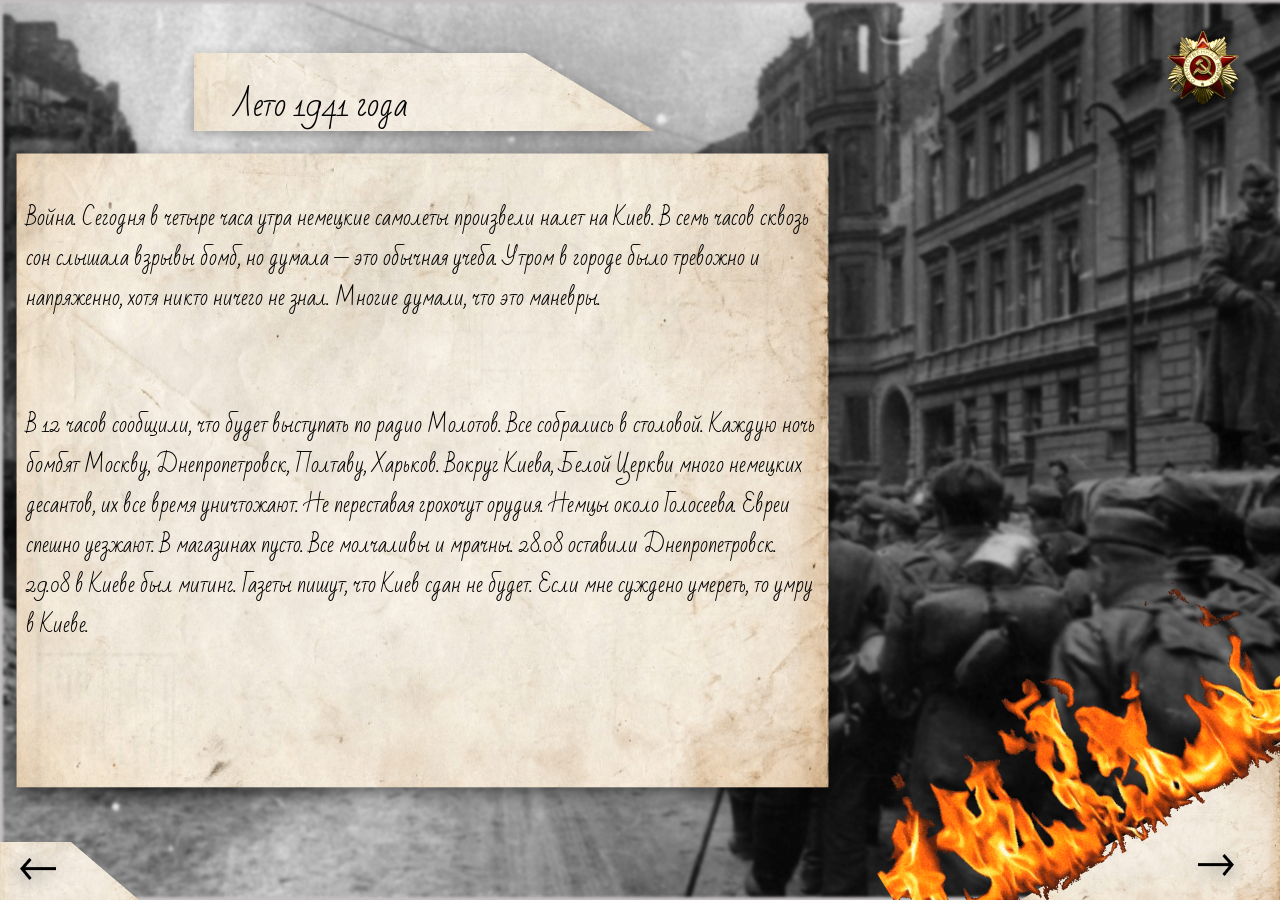
==== commit 25e2a526: "commit" ====
--- a/index.html
+++ b/index.html
@@ -11,6 +11,26 @@
 </head>
 <body>
     <div class="page3">
+        <div class="hamburger-menu_diary">
+            <input id="menu_toggle_diary" type="checkbox"/>
+            <label class="menu_btn_diary" for="menu_toggle_diary">
+            <img class="logo1" src="img/logo.png" alt="">
+            </label>
+            <ul class="menu_for_diary">
+            <li class="menu-item_for_diary"><a class="menu_diary" href="#">Главная</a></li>
+            <li class="menu-item_for_diary"><a class="menu_diary" href="#">Дневник</a>
+            <ul class="submenu_for_diary">
+                <li class="submenu-item1_for_diary"><a class="menu_diary" href="#">1941</a></li>
+                <li class="submenu-item2_for_diary"><a class="menu_diary" href="#">1942</a></li>
+                <li class="submenu-item3_for_diary"><a class="menu_diary" href="#">1943</a></li>
+                <li class="submenu-item4_for_diary"><a class="menu_diary" href="#">1944</a></li>
+                <li class="submenu-item5_for_diary"> <a class="menu_diary" href="#">1945</a></li>
+            </ul>
+            </li>
+            <li class="menu-item_for_diary"><a class="menu_diary" href="#">Галерея</a></li>
+            <li class="menu-item_for_diary"><a class="menu_diary" href="#">О сайте</a></li>
+        </ul>
+        </div>
         <div class="Data11">
         <img class="pic1" src="img/image 4.png">
     </div>
@@ -18,9 +38,6 @@
     Лето 1941 года
 </div>
 
-<div class="logotip">
-<img class="logo1" src="img/logo.png">
-</div>
 <div class="list_summer">
     <img class="pic2" src="img/old paper.png">
 
--- a/style.css
+++ b/style.css
@@ -44,6 +44,111 @@
   color: #000000;
 }
 
+/*меню*/
+
+
+@font-face{
+  font-family: "Cormorant SC";
+  src: url("../Гамбургер для страниц дневника/CormorantSC-Medium.woff") format("woff");
+}
+
+body{
+  background-color: #c4c0c0;
+}
+
+#menu_toggle_diary{
+  opacity: 0;
+  }
+
+.menu_btn_diary {
+  position: fixed;
+  padding: 0;
+  top: 15px;
+  right: 60px;
+  width: 75px;
+  height: 75px;
+  cursor: pointer;
+  z-index: 2 ;
+  }
+/*Лого*/
+.logo1{
+   top: 2%;
+}
+
+li{
+  position: relative;
+}
+
+.menu_for_diary{
+  position: fixed;
+  visibility: hidden;
+  text-align: center;
+  list-style: none;
+  border: 4px solid gray;
+  border-radius: 10px;
+  padding: 0;
+  top: 60px;
+  right: -100%;
+  width: 180px;
+  z-index: 1;
+}
+
+.submenu_for_diary{
+  position: absolute;
+  list-style: none;
+  text-align: center;
+  border: 4px solid gray;
+  border-radius: 10px;
+  padding: 0;
+  clip: rect(0 0 0 0);
+  width: 1px;
+  height: 1px;
+  margin: -1px;
+  z-index: 1;
+}
+
+a.menu_diary{
+  display: block;
+  padding: 1em;
+  font-family: 'Cormorant SC';
+  font-size: 14px;
+  font-weight: 550;
+  text-decoration: none;
+  color: #FFFFFF;
+  letter-spacing: 0.2em;
+  background-color: gray;
+  white-space: nowrap;
+}
+
+li:hover > a.menu_diary,
+a.menu_diary:hover{
+  background-color: rgb(70, 70, 70);
+}
+
+li:hover > .submenu_for_diary{
+  clip: auto;
+  width: auto;
+  height: auto;
+  margin: 0;
+  width: 50%;
+}
+
+.menu_for_diary .submenu_for_diary{
+  top: 0;
+  right: 100%;
+}
+
+#menu_toggle_diary:checked ~ .menu_for_diary {
+  visibility: visible;
+  right: 60px;
+}
+
+.menu_box_diary{
+  transition-duration: 1s;
+}
+
+
+
   /*leto41*/    
 
   .page3{
@@ -74,12 +179,7 @@
     Letter-spacing: 3.5%;
 }
 
-/*Лого*/
-.logo1{
-  position: absolute;
-  left: 87%;
-  top: 2%;;
-}
+
 
 /*фон основной текст */
 .pic2{
@@ -120,7 +220,7 @@
 /*стрелка вперёд*/
 .arrowforward{
   position: absolute;
-  bottom: 2%;
+  bottom: 0%;
  right: 10%;
 }
 
@@ -156,7 +256,7 @@
   position: relative;
 }
 
-/*стрелка вперед*/
+/*гифка огонь*/
 
 .forward::before{
 content: url('img/giphy-downsized.gif');
@@ -183,12 +283,10 @@
 
 @media only screen and (max-width : 1824px) {
   .pic1{
-    position: relative;
     padding-top: 2%;
     padding-left: 14%;
  }
 .Data {
- position: absolute;
 top: 7%;
    left: 18%;
     Font-size:35px;
@@ -196,7 +294,6 @@
     Letter-spacing: 3.5%;}
 
 .pic2{
-  position: absolute;
   margin-top: -1%;
   height: 75%;
   width: 65%;
@@ -204,58 +301,21 @@
  
         /*основной текст*/
 .texxt1{
-     position: absolute;
      Font-size: 26px;
-     top: 20%;
+     top: 22%;
      left: 2%;
      Width:60%;
      }
      
      /*2й абзац осн текста */
 .texxt2{
-     position: absolute;
      Font-size: 26px;
      top: 50%;
      left: 2%;
      Width:60%;
      }
-.logo1{
-      position: absolute;
-      left: 90%;
-      top: 3%;;
-    }
+
     
-.arrowforward{
-  position: absolute;
-  bottom: 2%;
- right: 10%;
-}
-
-.forward{
-  position: absolute;
-  height: 22%;
-  right: 0;
-  bottom: 0;
-}
-
-.back{
-  position: absolute;
-  height: 8%;
-  bottom: 0;
-  left: 0;
-}
-
-      
-.forward::before{
-  content: url('img/giphy-downsized.gif');
-  position: absolute;
-
-  width:10%  ;
-  top: -8%;
-  left: -88%;
-  
-  }
-
 
 }
 
@@ -263,19 +323,16 @@
 @media only screen and (max-width : 1440px)
  {
   .pic1{
-    position: relative;
     padding-top: 2%;
     padding-left: 14%;
  }
 .Data {
- position: absolute;
-top: 7%;
+top: 9%;
    left: 18%;
     Font-size:32px;
     Letter-spacing: 3.5%;}
 
 .pic2{
-  position: absolute;
   margin-top: -1%;
   height: 75%;
   width: 66%;
@@ -283,156 +340,86 @@
  
         /*основной текст*/
 .texxt1{
-     position: absolute;
-     Font-size: 22px;
-     top: 21%;
+     Font-size: 21px;
+     top: 22%;
      left: 2%;
      Width:62%;
      }
      
      /*2й абзац осн текста */
 .texxt2{
-     position: absolute;
-     Font-size: 22px;
+     Font-size: 21px;
      top: 45%;
      left: 2%;
      Width:62%;
      }
-.logo1{
-      position: absolute;
-      left: 90%;
-      top: 3%;;
-    }
-    
-.arrowforward{
-  position: absolute;
-  bottom: 2%;
- right: 10%;
-}
-
-.forward{
-  position: absolute;
-  height: 22%;
-  right: 0;
-  bottom: 0;
-}
-
-.back{
-  position: absolute;
-  height: 8%;
-  bottom: 0;
-  left: 0;
-}
-
-      
-.forward::before{
-  content: url('img/giphy-downsized.gif');
-  position: absolute;
-height: 1%;
-  width:10%  ;
-  top: -8%;
-  left: -88%;
-  
-  }
-
-
-
-}
-
-
-
-
-@media only screen and (max-device-width : 1024px) 
+
+   
+
+
+}
+
+
+
+
+@media only screen and (max-width : 1024px) 
 {
   .pic1{
-    position: relative;
     padding-top: 2%;
     padding-left: 12%;
     height: 50%;
     width: 50%;
  }
 .Data {
- position: absolute;
 top: 4%;
    left: 15%;
     Font-size:28px;
-    
-    Letter-spacing: 3.5%;}
-
-.pic2{
-  position: absolute;
+   Letter-spacing: 3.5%;}
+
+.pic2{
   margin-top: -1%;
   height: 78%;
   width: 65%;
      }
  
 .texxt1{
-     position: absolute;
      Font-size: 18px;
-     top: 19%;
+     line-height: normal;
+     top: 17%;
      left: 2%;
      Width:61%;
      }
      
 .texxt2{
-     position: absolute;
      Font-size: 18px;
-     top: 43%;
+     line-height: normal;
+     top: 42%;
      left: 2%;
      Width:61%;
      }
 
-.logo1{
-      position: absolute;
-      left: 88%;
-      top: 3%;;
-    }
-
-.arrowforward{
-  position: absolute;
-  bottom: 2%;
- right: 10%;
-}
-
-.forward{
-  position: absolute;
-  height: 15%;
-  right: 0;
-  bottom: 0;
-}
-
-.back{
-  position: absolute;
-  
-  bottom: 0;
-  left: 0;
-}
-
-      
-.forward::before{
-  content: url('img/giphy-downsized.gif');
-  position: absolute;
-
-  top: -8%;
-  left: -88%;
-  
-  }
-
-}
-
-
-
-@media only screen and (max-device-width : 800px)
+
+
+    .forward::before{
+      content: url('img/giphy-downsized.gif');
+      top: -45%;
+      left: -44%;
+      transform: rotate(-31.87deg);
+      }
+
+}
+
+
+
+@media only screen and (max-width : 800px)
  {
   .pic1{
-    position: relative;
     padding-top: 2%;
     padding-left: 12%;
-    height: 33%;
+    height: 53%;
     width: 50%;
  }
 .Data {
- position: absolute;
 top: 3%;
    left: 15%;
     Font-size:20px;
@@ -440,56 +427,38 @@
     Letter-spacing: 3.5%;}
 
 .pic2{
-  position: absolute;
   margin-top: -1%;
   height: 82%;
   width: 65%;
      }
  
 .texxt1{
-     position: absolute;
      Font-size: 16px;
       Letter-spacing: 3.5%;
-     top: 12%;
+      line-height: normal;
+     top: 15%;
      left: 2%;
      Width:61%;
      }
      
 .texxt2{
-     position: absolute;
      Font-size: 16px;
      Letter-spacing: 3.5%;
-     top: 38%;
+     line-height: normal;
+     top: 40%;
      left: 2%;
      Width:61%;
      }
 
-.logo1{
-      position: absolute;
-      left: 83%;
-      top: 1%;;
-    }
-
-.arrowforward{
-  position: absolute;
-  bottom: 2%;
- right: 10%;
-}
-
-.forward{
-  position: absolute;
-  height: 22%;
-  right: 0;
-  bottom: 0;
-}
-
-.back{
-  position: absolute;
-  height: 8%;
-  bottom: 0;
-  left: 0;
-}
-
+
+  
+    .forward::before{
+      content: url('img/giphy-downsized.gif');
+      top: -75%;
+      left: -22%;
+      transform: rotate(-31.87deg);
+      }
+  
       
 
 }
@@ -497,31 +466,27 @@
 
 
 
-@media only screen and (max-device-width : 660px)
+@media only screen and (max-width : 660px)
  {
   .pic1{
-    position: relative;
     padding-top: 2%;
     padding-left: 12%;
-    height: 33%;
+    height: 53%;
     width: 50%;
  }
 .Data {
- position: absolute;
-top: 1%;
+top: 3%;
    left: 15%;
     Font-size:19px;
     Letter-spacing: 3.5%;}
 
 .pic2{
-  position: absolute;
   margin-top: -1%;
   height: 82%;
   width: 65%;
      }
  
 .texxt1{
-     position: absolute;
      Font-size: 14px;
      Letter-spacing: 3.5%;
      line-height: normal;
@@ -531,7 +496,6 @@
      }
      
 .texxt2{
-     position: absolute;
      Font-size: 14px;
      line-height: normal;
      Letter-spacing: 3.5%;
@@ -540,110 +504,138 @@
      Width:61%;
      }
 
-.logo1{
-      position: absolute;
-      left: 82%;
-      top: 1%;
-    }
-
-.arrowforward{
-  position: absolute;
-  bottom: 2%;
- right: 10%;
-}
-
-.forward{
-  position: absolute;
-  height: 22%;
-  right: 0;
-  bottom: 0;
-}
-
-.back{
-  position: absolute;
-  height: 8%;
-  bottom: 0;
-  left: 0;
-}
-
+
+.forward::before{
+     display: none;
+      }
+  
       
-
-}
-
-
-
-
-
-
-@media only screen and (max-device-width : 480px)
+}
+
+
+
+
+
+
+@media only screen and (max-width : 480px)
  {
+  .page3{
+    height: 95vh;
+    overflow: hidden;
+  }
+ 
   .pic1{
-    position: relative;
     padding-top: 2%;
     padding-left: 12%;
-    height: 33%;
+    height:  60%;
     width: 50%;
  }
 .Data {
- position: absolute;
-top: 1%;
+top: 3%;
    left: 15%;
-    Font-size:19px;
+    Font-size:18px;
+    line-height: normal;
     Letter-spacing: 3.5%;}
 
 .pic2{
+  margin-top: -1%;
+  height: 70%;
+  width: 84%;
+     }
+ 
+.texxt1{
+     Font-size: 12px;
+     line-height: normal;
+     top: 8%;
+     left: 2%;
+     Width:79%;
+     }
+     
+.texxt2{
+     Font-size: 12px;
+     line-height: normal;
+     top: 37%;
+     left: 2%;
+     Width:79%;
+     }
+.menu_btn_diary{
   position: absolute;
+left: 85%;
+  top: 1%;
+ 
+}
+.logo1{
+  width: 78%;
+  height: 77%;
+}
+
+   
+.back{
+  bottom: 0;
+}   
+.forward{
+  height: 15%;
+}
+.arrowforward{
+ top: 35%;
+right: 0;
+}
+  
+  
+        
+
+ 
+
+}
+
+
+
+
+@media only screen and (max-width : 320px)
+ {
+  .pic1{
+    padding-top: 2%;
+    padding-left: 12%;
+    height: 53%;
+    width: 50%;
+ }
+.Data {
+ left: 15%;
+    Font-size:13px;
+    Letter-spacing: 3.5%;}
+
+.pic2{
   margin-top: -1%;
   height: 78%;
-  width: 80%;
-     }
- 
-.texxt1{
-     position: absolute;
-     Font-size: 13px;
-     Letter-spacing: 3.5%;
-     line-height: normal;
-     top: 9%;
-     left: 2%;
-     Width:70%;
+  width: 90%;
+     }
+ 
+.texxt1{
+     Font-size: 11px;
+     line-height: normal;
+     top: 7%;
+     left: 2%;
+     Width:85%;
+     }
+    
+.texxt2{
+     Font-size: 11px;
+     line-height: normal;
+     top: 32%;
+     left: 2%;
+     Width:85%;
      }
      
-.texxt2{
-     position: absolute;
-     Font-size: 13px;
-     line-height: normal;
-     Letter-spacing: 3.5%;
-     top: 34%;
-     left: 2%;
-     Width:70%;
-     }
-
-.logo1{
-      position: absolute;
-      left: 77%;
-      top: 1%;
+          
+    .forward{
+   
+   height: 15%;
     }
-
-.arrowforward{
-  position: absolute;
-  bottom: 2%;
- right: 10%;
-}
-
-.forward{
-  position: absolute;
-  height: 22%;
-  right: 0;
-  bottom: 0;
-}
-
-.back{
-  position: absolute;
-  height: 8%;
-  bottom: 0;
-  left: 0;
-}
+    .arrowforward{
+      top:33%;
+      right: 0%;
+    }
 
       
 
-}+}
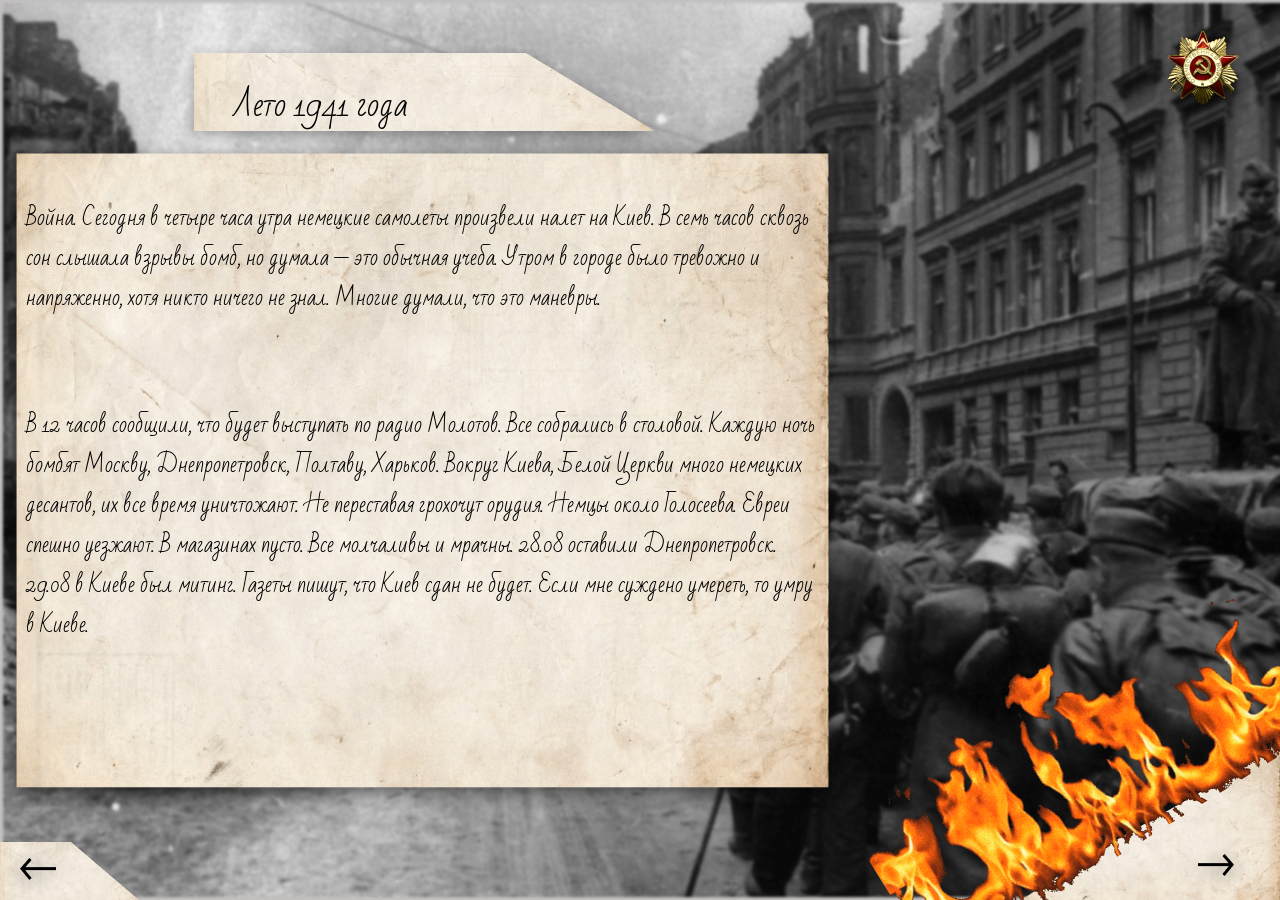
==== commit f337c770: "menu" ====
--- a/index.html
+++ b/index.html
@@ -6,6 +6,8 @@
     <meta name="viewport" content="width=device-width, initial-scale=1.0">
     <link rel="stylesheet" href="style.css">
     <link rel="preconnect" href="https://fonts.gstatic.com">
+    <link rel="preconnect" href="https://fonts.gstatic.com">
+<link href="https://fonts.googleapis.com/css2?family=Cormorant+SC:wght@500&display=swap" rel="stylesheet">
 <link href="https://fonts.googleapis.com/css2?family=Bad+Script&display=swap" rel="stylesheet">
     <title>Summer</title>
 </head>
--- a/style.css
+++ b/style.css
@@ -46,11 +46,6 @@
 
 /*меню*/
 
-
-@font-face{
-  font-family: "Cormorant SC";
-  src: url("../Гамбургер для страниц дневника/CormorantSC-Medium.woff") format("woff");
-}
 
 body{
   background-color: #c4c0c0;
@@ -490,7 +485,7 @@
      Font-size: 14px;
      Letter-spacing: 3.5%;
      line-height: normal;
-     top: 10%;
+     top: 12%;
      left: 2%;
      Width:61%;
      }
@@ -520,8 +515,8 @@
 @media only screen and (max-width : 480px)
  {
   .page3{
-    height: 95vh;
-    overflow: hidden;
+    height: 100vh;
+    overflow-y: hidden;
   }
  
   .pic1{
@@ -533,20 +528,20 @@
 .Data {
 top: 3%;
    left: 15%;
-    Font-size:18px;
+    Font-size:17px;
     line-height: normal;
     Letter-spacing: 3.5%;}
 
 .pic2{
   margin-top: -1%;
-  height: 70%;
+  height: 73%;
   width: 84%;
      }
  
 .texxt1{
      Font-size: 12px;
      line-height: normal;
-     top: 8%;
+     top: 11%;
      left: 2%;
      Width:79%;
      }
@@ -554,7 +549,7 @@
 .texxt2{
      Font-size: 12px;
      line-height: normal;
-     top: 37%;
+     top: 39%;
      left: 2%;
      Width:79%;
      }
@@ -569,10 +564,10 @@
   height: 77%;
 }
 
-   
-.back{
+.arrowback{
   bottom: 0;
-}   
+}  
+  
 .forward{
   height: 15%;
 }
